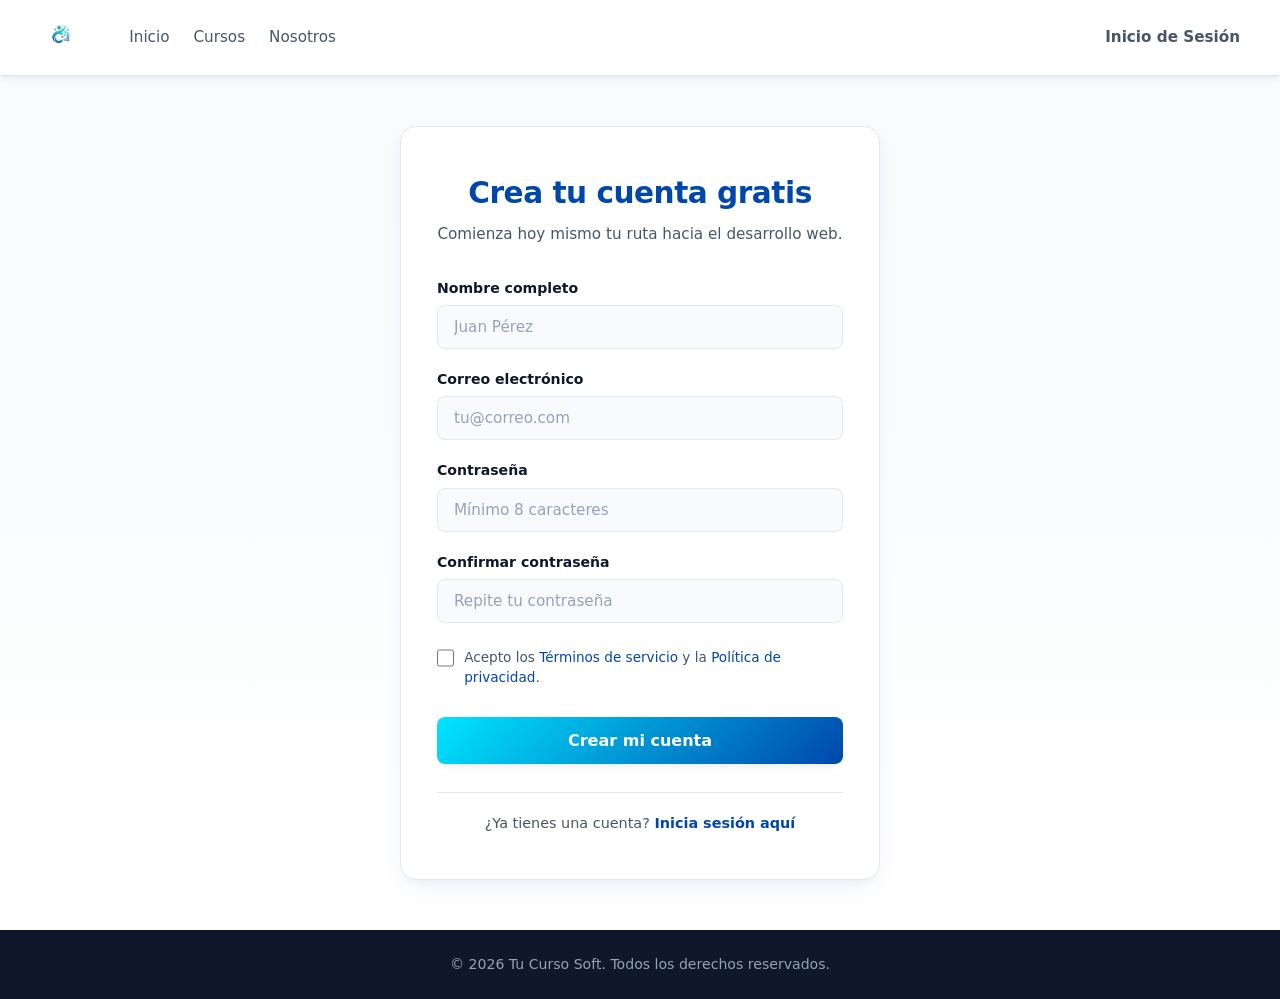
==== registro.html @ eab08422 "hice el css y el HTML del registro" ====
<!DOCTYPE html>
<html lang="es">
<head>
    <meta charset="UTF-8">
    <meta name="viewport" content="width=device-width, initial-scale=1.0">
    <link rel="stylesheet" href="css/registro.css">
    <title>Registro | Tu Curso Soft</title>
</head>
<body>
    <header>
        <nav class="navbar">            
            <div class="nav-izquierda">
                <a href="index.html">
                    <img src="img/Logo.png" alt="Logo Tu Curso Soft" class="logo">
                </a>
                <div class="links-principales">
                    <a href="index.html">Inicio</a>
                    <a href="curso.html">Cursos</a>
                    <a href="nosotros.html">Nosotros</a>
                </div>
            </div>            
            <div class="links-usuario">
                <a href="login.html" class="btn-login">Inicio de Sesión</a>
            </div>
        </nav>
    </header>

    <main class="auth-container">
        <div class="auth-card">
            <h2>Crea tu cuenta gratis</h2>
            <p class="auth-subtitulo">Comienza hoy mismo tu ruta hacia el desarrollo web.</p>

            <form action="/registro" method="POST" class="auth-form">
                <div class="form-group">
                    <label for="nombre">Nombre completo</label>
                    <input type="text" id="nombre" name="nombre" placeholder="Juan Pérez" required>
                </div>

                <div class="form-group">
                    <label for="email">Correo electrónico</label>
                    <input type="email" id="email" name="email" placeholder="tu@correo.com" required>
                </div>

                <div class="form-group">
                    <label for="password">Contraseña</label>
                    <input type="password" id="password" name="password" placeholder="Mínimo 8 caracteres" required minlength="8">
                </div>

                <div class="form-group">
                    <label for="confirm-password">Confirmar contraseña</label>
                    <input type="password" id="confirm-password" name="confirm_password" placeholder="Repite tu contraseña" required minlength="8">
                </div>

                <div class="form-checkbox">
                    <input type="checkbox" id="terminos" name="terminos" required>
                    <label for="terminos">Acepto los <a href="#">Términos de servicio</a> y la <a href="#">Política de privacidad</a>.</label>
                </div>

                <button type="submit" class="btn-submit">Crear mi cuenta</button>
            </form>

            <div class="auth-footer">
                <p>¿Ya tienes una cuenta? <a href="login.html">Inicia sesión aquí</a></p>
            </div>
        </div>
    </main>

    <footer>
        <div class="footer-contenido">
            <p>&copy; 2026 Tu Curso Soft. Todos los derechos reservados.</p>
        </div>
    </footer>
</body>
</html>
---- css/registro.css ----
:root {
    /* 1. Colores Principales / Marca */
    --color-primary-cyan: #00E5FF;       /* Cían brillante para acentos y destacados */
    --color-primary-blue: #0047AB;       /* Azul cobalto para títulos y elementos principales */
    --color-primary-dark-blue: #003380;  /* Azul oscuro para estados hover */
    
    /* Gradientes */
    --gradiente-primary: linear-gradient(135deg, var(--color-primary-cyan), var(--color-primary-blue));
    --gradiente-primary-hover: linear-gradient(135deg, #00C8E0, #003380);
    --gradiente-fondo: linear-gradient(180deg, #F8FAFC 0%, #FFFFFF 100%);

    /* 2. Colores Neutros (Texto y Fondos) */
    --color-texto-principal: #0F172A;   /* Azul slate muy oscuro para máxima legibilidad */
    --color-texto-secundario: #475569;  /* Slate medio para subtítulos y textos secundarios */
    --color-texto-blanco: #FFFFFF;      /* Blanco para textos sobre fondos oscuros */
    --color-texto-mutado: #94A3B8;      /* Gris para placeholders e indicaciones */

    /* 3. Colores de Estructura y Superficie */
    --color-fondo-pagina: #FFFFFF;       /* Fondo limpio principal */
    --color-fondo-tarjeta: #FFFFFF;      /* Fondo de tarjetas */
    --color-fondo-seccion: #F8FAFC;      /* Gris ultraclaro para contrastes */
    --color-borde: #E2E8F0;              /* Gris claro para líneas y divisiones */
    --color-borde-focus: #0047AB;        /* Azul al enfocar campos de texto */

    /* 4. Colores de Estado (Feedback para Formulario) */
    --color-exito: #10B981;              /* Verde para campos válidos */
    --color-error: #EF4444;              /* Rojo para errores de validación */
    --color-advertencia: #F59E0B;        /* Amarillo para alertas */

    /* 5. Sombras y Efectos Visuales */
    --sombra-suave: 0 4px 6px -1px rgba(0, 0, 0, 0.05), 0 2px 4px -1px rgba(0, 0, 0, 0.03);
    --sombra-tarjeta: 0 10px 25px -5px rgba(0, 71, 171, 0.08), 0 8px 10px -6px rgba(0, 71, 171, 0.04);
    --sombra-hover-btn: 0 10px 15px -3px rgba(0, 71, 171, 0.3);
    --sombra-focus: 0 0 0 4px rgba(0, 71, 171, 0.15);

    /* 6. Transiciones y Tiempos */
    --transicion-rapida: all 0.2s ease;
    --transicion-suave: all 0.3s cubic-bezier(0.4, 0, 0.2, 1);
}

/* ==========================================================================
1. RESET Y ESTILOS BASE
   ========================================================================== */
*, *::before, *::after {
    margin: 0;
    padding: 0;
    box-sizing: border-box;
    font-family: 'Segoe UI', system-ui, -apple-system, BlinkMacSystemFont, Roboto, sans-serif;
}
body {
    background-color: var(--color-fondo-pagina);
    color: var(--color-texto-principal);
    line-height: 1.5;
    min-height: 100vh;
    display: flex;
    flex-direction: column;
}
/* ==========================================================================
2. BARRA DE NAVEGACIÓN (HEADER & NAVBAR)
   ========================================================================== */
header {
    background-color: var(--color-fondo-pagina);
    border-bottom: 1px solid var(--color-borde);
    box-shadow: var(--sombra-suave);
    position: sticky;
    top: 0;
    z-index: 100;
}
.navbar {
    display: flex;
    align-items: center;
    justify-content: space-between;
    max-width: 1280px;
    margin: 0 auto;
    padding: 14px 24px;
}

.nav-izquierda {
    display: flex;
    align-items: center;
    gap: 32px;
    flex-grow: 1;
}
.logo {
    height: 40px;
    width: auto;
    object-fit: contain;
    transition: var(--transicion-rapida);
}

.logo:hover {
    transform: scale(1.03);
}

.links-principales {
    display: flex;
    gap: 24px;
}

.links-principales a {
    text-decoration: none;
    color: var(--color-texto-secundario);
    font-weight: 500;
    font-size: 0.95rem;
    transition: var(--transicion-rapida);
}

.links-principales a:hover {
    color: var(--color-primary-blue);
}

.links-usuario {
    display: flex;
    align-items: center;
    gap: 16px;
}

.btn-login {
    text-decoration: none;
    color: var(--color-texto-secundario);
    font-weight: 600;
    font-size: 0.95rem;
    padding: 8px 16px;
    border-radius: 8px;
    transition: var(--transicion-rapida);
}

.btn-login:hover {
    color: var(--color-primary-blue);
    background-color: var(--color-fondo-seccion);
}

/* ==========================================================================
   3. CONTENEDOR Y TARJETA DE REGISTRO
   ========================================================================== */
.auth-container {
    flex: 1;
    display: flex;
    justify-content: center;
    align-items: center;
    background: var(--gradiente-fondo);
    padding: 50px 20px;
}

.auth-card {
    background-color: var(--color-fondo-tarjeta);
    border: 1px solid var(--color-borde);
    border-radius: 16px;
    padding: 44px 36px;
    max-width: 480px;
    width: 100%;
    box-shadow: var(--sombra-tarjeta);
    transition: var(--transicion-suave);
}

.auth-card:hover {
    box-shadow: 0 20px 30px -10px rgba(0, 71, 171, 0.12);
}

.auth-card h2 {
    color: var(--color-primary-blue);
    font-size: 1.85rem;
    font-weight: 700;
    text-align: center;
    margin-bottom: 8px;
    letter-spacing: -0.5px;
}

.auth-subtitulo {
    color: var(--color-texto-secundario);
    font-size: 0.95rem;
    text-align: center;
    margin-bottom: 32px;
}

/* Formulario */
.auth-form {
    display: flex;
    flex-direction: column;
    gap: 20px;
}

.form-group {
    display: flex;
    flex-direction: column;
    gap: 6px;
}

.form-group label {
    font-size: 0.88rem;
    font-weight: 600;
    color: var(--color-texto-principal);
}

.form-group input {
    width: 100%;
    padding: 12px 16px;
    border: 1px solid var(--color-borde);
    border-radius: 8px;
    background-color: var(--color-fondo-seccion);
    font-size: 0.95rem;
    color: var(--color-texto-principal);
    transition: var(--transicion-rapida);
}

.form-group input::placeholder {
    color: var(--color-texto-mutado);
}

.form-group input:focus {
    outline: none;
    border-color: var(--color-borde-focus);
    background-color: var(--color-fondo-pagina);
    box-shadow: var(--sombra-focus);
}

/* Checkbox de Términos */
.form-checkbox {
    display: flex;
    align-items: flex-start;
    gap: 10px;
    font-size: 0.85rem;
    color: var(--color-texto-secundario);
    margin-top: 4px;
}

.form-checkbox input[type="checkbox"] {
    width: 18px;
    height: 18px;
    margin-top: 2px;
    accent-color: var(--color-primary-blue);
    cursor: pointer;
    border-radius: 4px;
}

.form-checkbox a {
    color: var(--color-primary-blue);
    font-weight: 500;
    text-decoration: none;
}

.form-checkbox a:hover {
    text-decoration: underline;
}

/* Botón de Envío */
.btn-submit {
    width: 100%;
    padding: 14px;
    margin-top: 10px;
    border: none;
    border-radius: 8px;
    background: var(--gradiente-primary);
    color: var(--color-texto-blanco);
    font-size: 1rem;
    font-weight: 700;
    cursor: pointer;
    box-shadow: var(--sombra-suave);
    transition: var(--transicion-suave);
}

.btn-submit:hover {
    box-shadow: var(--sombra-hover-btn);
    transform: translateY(-2px);
    opacity: 0.96;
}

.btn-submit:active {
    transform: translateY(0);
}

/* Pie de la tarjeta */
.auth-footer {
    text-align: center;
    margin-top: 28px;
    padding-top: 20px;
    border-top: 1px solid var(--color-borde);
    font-size: 0.9rem;
    color: var(--color-texto-secundario);
}

.auth-footer a {
    color: var(--color-primary-blue);
    font-weight: 600;
    text-decoration: none;
    transition: var(--transicion-rapida);
}

.auth-footer a:hover {
    text-decoration: underline;
}

/* ==========================================================================
   4. PIE DE PÁGINA (FOOTER)
   ========================================================================== */
footer {
    background-color: var(--color-texto-principal);
    color: var(--color-texto-secundario);
    text-align: center;
    padding: 24px 20px;
    font-size: 0.88rem;
    margin-top: auto;
}

footer p {
    color: #94A3B8;
}

/* ==========================================================================
   5. RESPONSIVE / ADAPTABILIDAD
   ========================================================================== */
@media (max-width: 640px) {
    .navbar {
        flex-direction: column;
        gap: 16px;
    }

    .nav-izquierda {
        flex-direction: column;
        gap: 16px;
        width: 100%;
    }

    .links-principales {
        gap: 16px;
    }

    .auth-card {
        padding: 30px 20px;
    }

    .auth-card h2 {
        font-size: 1.5rem;
    }
}
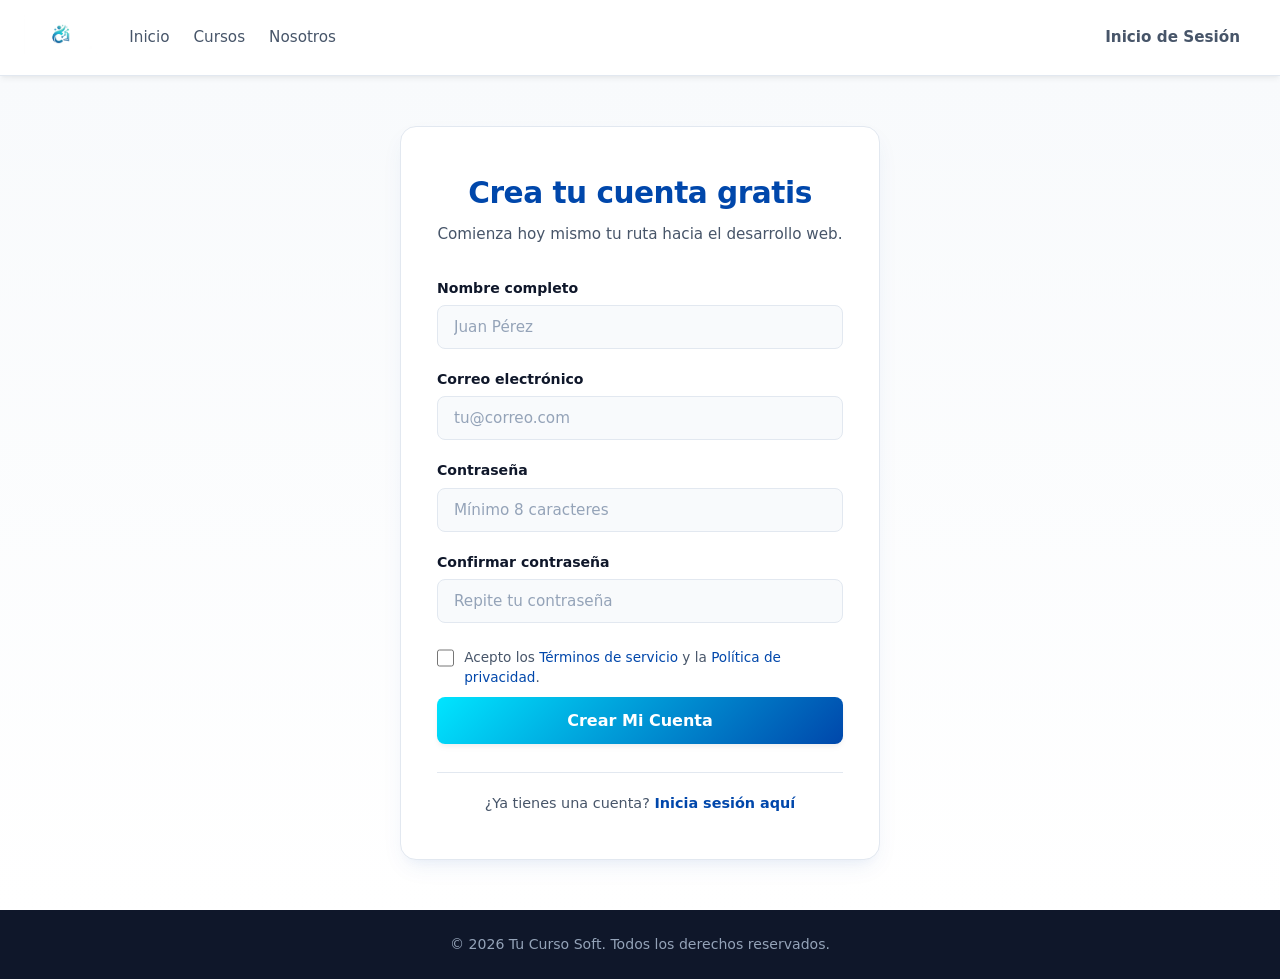
==== commit fda2b745: "termine el js de registro para que guarde en el localStorage" ====
--- a/registro.html
+++ b/registro.html
@@ -29,36 +29,48 @@
         <div class="auth-card">
             <h2>Crea tu cuenta gratis</h2>
             <p class="auth-subtitulo">Comienza hoy mismo tu ruta hacia el desarrollo web.</p>
-
+            <!-- inicio del formulario -->
             <form action="/registro" method="POST" class="auth-form">
                 <div class="form-group">
                     <label for="nombre">Nombre completo</label>
-                    <input type="text" id="nombre" name="nombre" placeholder="Juan Pérez" required>
+                    <input type="text" 
+                    id="nombre" name="nombre"
+                    placeholder="Juan Pérez" 
+                    required>
                 </div>
 
                 <div class="form-group">
                     <label for="email">Correo electrónico</label>
-                    <input type="email" id="email" name="email" placeholder="tu@correo.com" required>
+                    <input type="email" 
+                    id="email" name="email" 
+                    placeholder="tu@correo.com" required>
                 </div>
 
                 <div class="form-group">
                     <label for="password">Contraseña</label>
-                    <input type="password" id="password" name="password" placeholder="Mínimo 8 caracteres" required minlength="8">
+                    <input type="password" 
+                    id="password" name="password"
+                    placeholder="Mínimo 8 caracteres" required minlength="8">
                 </div>
 
                 <div class="form-group">
                     <label for="confirm-password">Confirmar contraseña</label>
-                    <input type="password" id="confirm-password" name="confirm_password" placeholder="Repite tu contraseña" required minlength="8">
+                    <input type="password" 
+                    id="confirm_password" 
+                    name="confirm_password" 
+                    placeholder="Repite tu contraseña"
+                    required minlength="8">
                 </div>
 
                 <div class="form-checkbox">
-                    <input type="checkbox" id="terminos" name="terminos" required>
+                    <input type="checkbox" 
+                    id="terminos" 
+                    name="terminos" 
+                    required>
                     <label for="terminos">Acepto los <a href="#">Términos de servicio</a> y la <a href="#">Política de privacidad</a>.</label>
-                </div>
-
-                <button type="submit" class="btn-submit">Crear mi cuenta</button>
+                </div>                
             </form>
-
+            <button type="button"onclick="crearCuenta()" class="btn-submit"> Crear Mi Cuenta</button>
             <div class="auth-footer">
                 <p>¿Ya tienes una cuenta? <a href="login.html">Inicia sesión aquí</a></p>
             </div>
@@ -70,5 +82,8 @@
             <p>&copy; 2026 Tu Curso Soft. Todos los derechos reservados.</p>
         </div>
     </footer>
+
+        <script src="js/registro.js"></script>
+
 </body>
 </html>
